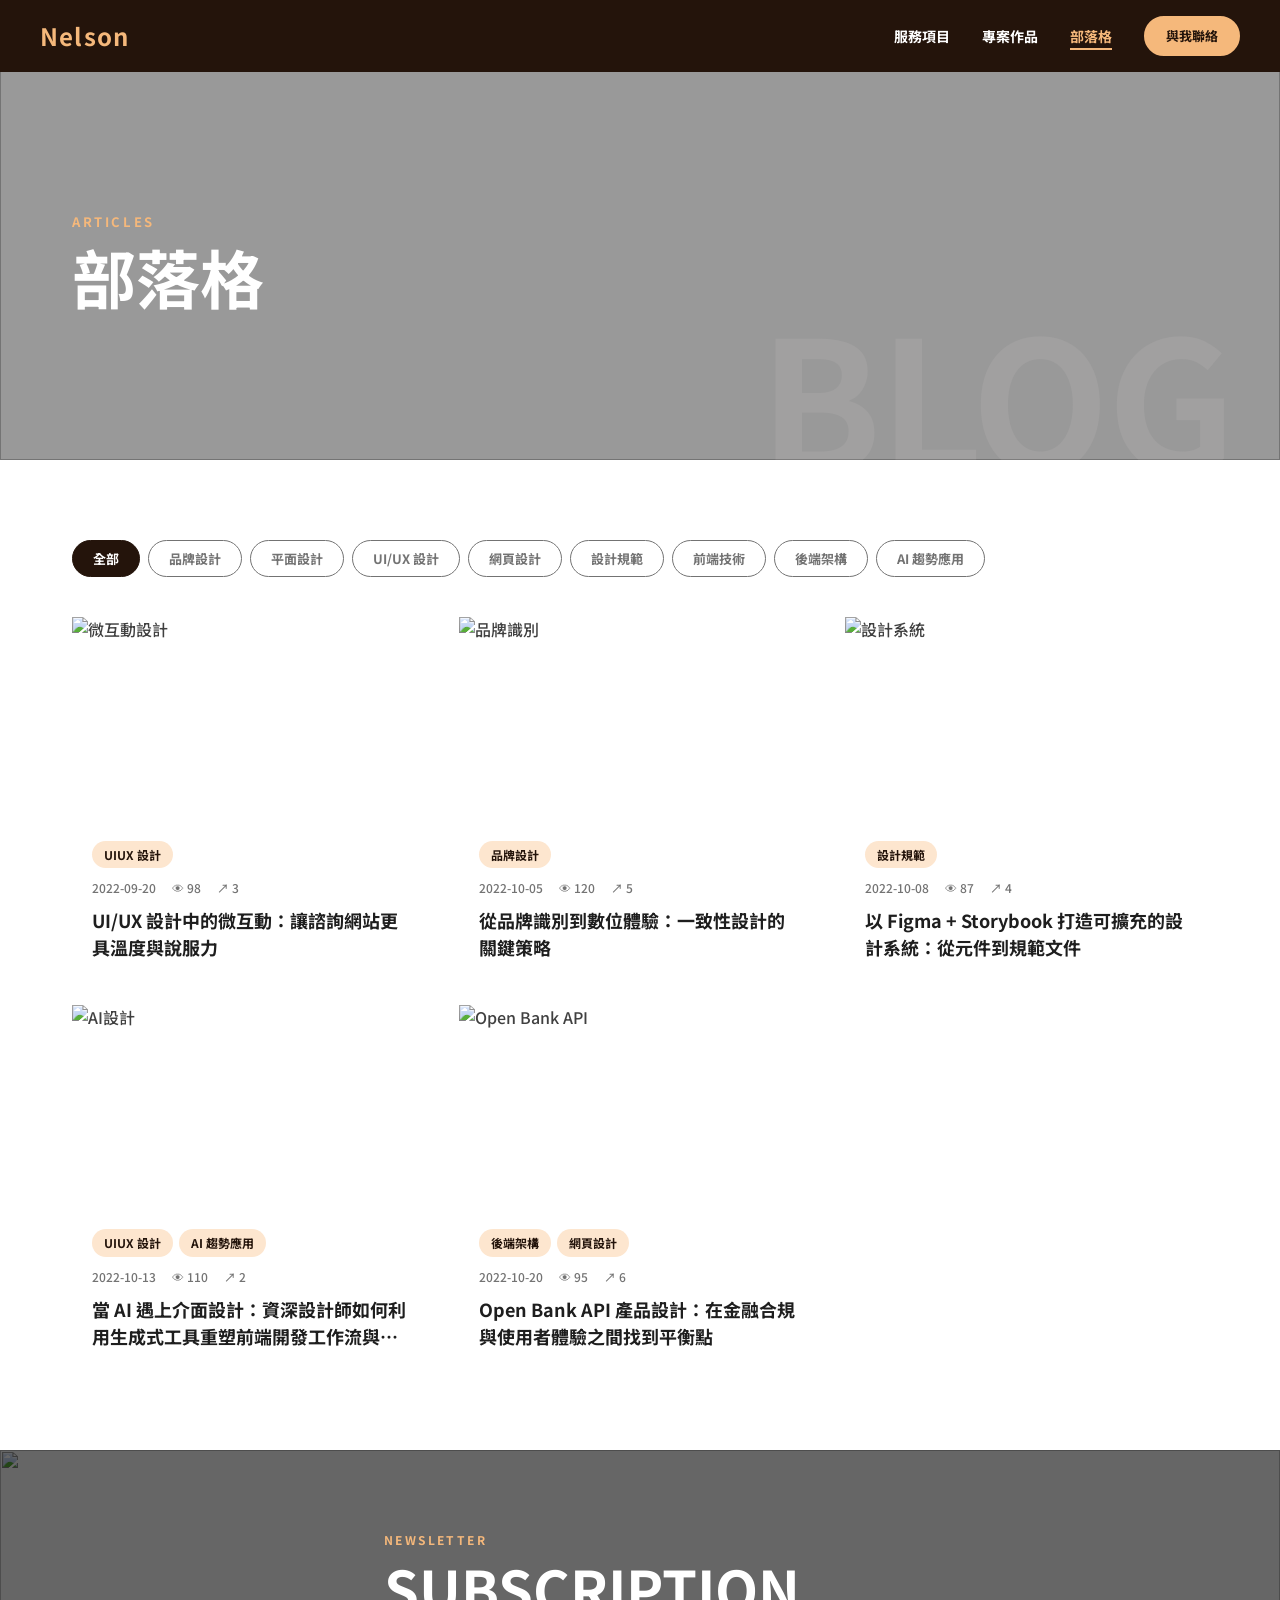
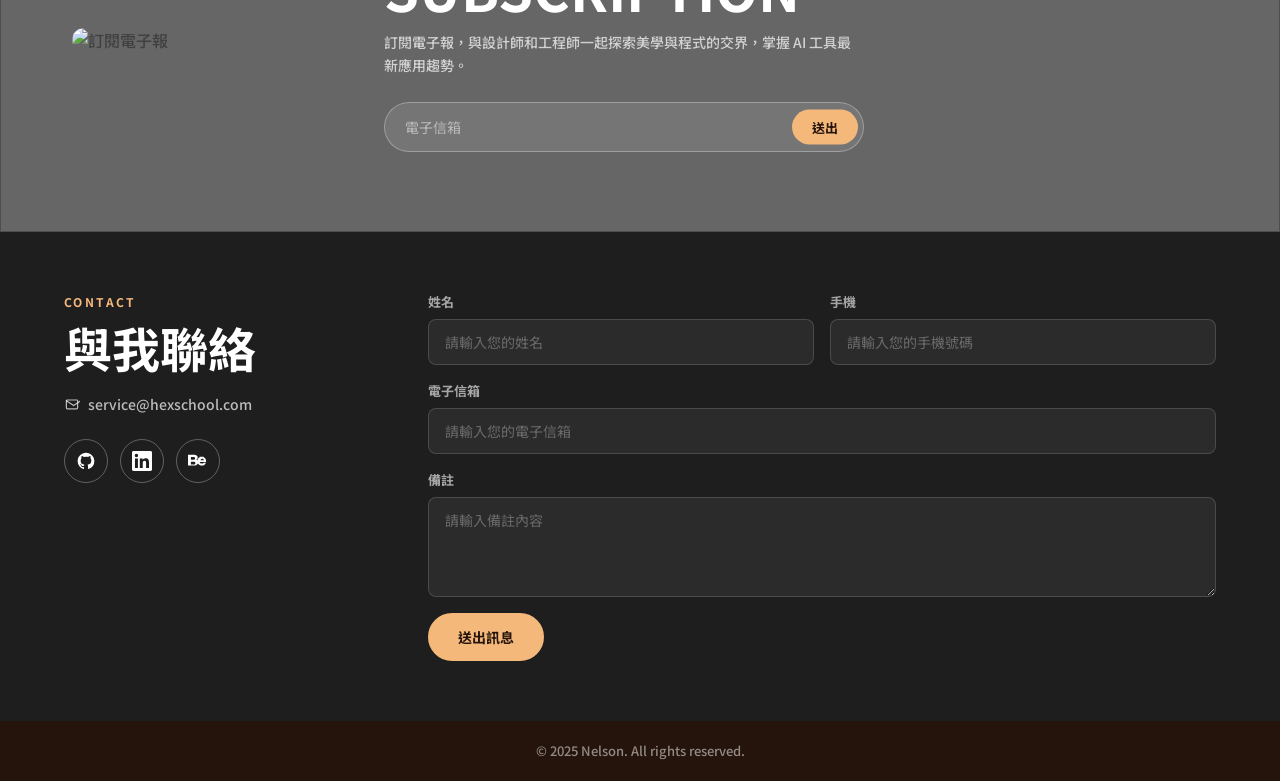
==== blog.html @ dcb9c5d2 "init: 六角 2026 體驗營最終任務 LV3 - 純 HTML/CSS/JS 個人品牌網站" ====
<!DOCTYPE html>
<html lang="zh-Hant-TW">
<head>
  <meta charset="UTF-8" />
  <meta name="viewport" content="width=device-width, initial-scale=1.0" />
  <title>部落格 | Nelson</title>
  <meta name="description" content="探索設計、前端開發、AI 趨勢的深度文章，與你一起思考美學與技術的交界。" />
  <link rel="preconnect" href="https://fonts.googleapis.com" />
  <link rel="preconnect" href="https://fonts.gstatic.com" crossorigin />
  <link rel="stylesheet" href="https://fonts.googleapis.com/css2?family=Noto+Sans+TC:wght@500;700&display=swap" />
  <link rel="stylesheet" href="https://cdn.jsdelivr.net/npm/swiper@11/swiper-bundle.min.css" />
  <link rel="stylesheet" href="https://unpkg.com/aos@2.3.4/dist/aos.css" />
  <link rel="stylesheet" href="css/style.css" />
</head>
<body>

<!-- Navbar -->
<nav class="navbar">
  <div class="navbar-inner">
    <a href="index.html" class="navbar-logo">Nelson</a>
    <ul class="navbar-links">
      <li><a href="service.html">服務項目</a></li>
      <li><a href="project.html">專案作品</a></li>
      <li><a href="blog.html">部落格</a></li>
      <li><a href="#contact"><span class="btn btn-primary" style="padding:8px 20px;font-size:13px;">與我聯絡</span></a></li>
    </ul>
    <button class="hamburger" aria-label="開啟選單" aria-expanded="false">
      <span></span><span></span><span></span>
    </button>
  </div>
</nav>

<!-- Mobile Menu -->
<div class="mobile-menu" role="dialog" aria-label="行動導覽">
  <a href="service.html">服務項目</a>
  <a href="project.html">專案作品</a>
  <a href="blog.html">部落格</a>
  <a href="#contact" class="mobile-cta btn btn-primary">與我聯絡</a>
</div>

<!-- Banner -->
<section class="banner page-top">
  <img
    src="https://raw.githubusercontent.com/happyloa/Hex2026-mission2/main/public/img/index/index_decora_6.webp"
    alt="" class="banner-bg" aria-hidden="true" />
  <div class="banner-overlay"></div>
  <div class="banner-content">
    <p class="banner-eyebrow">ARTICLES</p>
    <h1 class="banner-title">部落格</h1>
  </div>
  <div class="banner-deco" aria-hidden="true">BLOG</div>
</section>

<!-- Blog List -->
<section class="section">
  <div class="container">
    <!-- Filter -->
    <div class="filter-bar" data-aos="fade-up">
      <button class="filter-btn active" data-filter="all">全部</button>
      <button class="filter-btn" data-filter="品牌設計">品牌設計</button>
      <button class="filter-btn" data-filter="平面設計">平面設計</button>
      <button class="filter-btn" data-filter="UIUX 設計">UI/UX 設計</button>
      <button class="filter-btn" data-filter="網頁設計">網頁設計</button>
      <button class="filter-btn" data-filter="設計規範">設計規範</button>
      <button class="filter-btn" data-filter="前端技術">前端技術</button>
      <button class="filter-btn" data-filter="後端架構">後端架構</button>
      <button class="filter-btn" data-filter="AI 趨勢應用">AI 趨勢應用</button>
    </div>

    <div class="blog-grid" id="blog-grid">
      <div class="blog-card" data-tags="UIUX 設計" data-aos="fade-up" data-aos-delay="0">
        <div class="blog-card-img-wrap">
          <img src="https://raw.githubusercontent.com/happyloa/Hex2026-mission2/main/public/img/blog/blog_1.webp" alt="微互動設計" class="blog-card-img" />
        </div>
        <div class="blog-card-body">
          <div class="blog-card-tags"><span class="tag">UIUX 設計</span></div>
          <div class="blog-card-meta"><time datetime="2022-09-20">2022-09-20</time><span>👁 98</span><span>↗ 3</span></div>
          <h3 class="blog-card-title">UI/UX 設計中的微互動：讓諮詢網站更具溫度與說服力</h3>
        </div>
      </div>

      <div class="blog-card" data-tags="品牌設計" data-aos="fade-up" data-aos-delay="100">
        <div class="blog-card-img-wrap">
          <img src="https://raw.githubusercontent.com/happyloa/Hex2026-mission2/main/public/img/blog/blog_2.webp" alt="品牌識別" class="blog-card-img" />
        </div>
        <div class="blog-card-body">
          <div class="blog-card-tags"><span class="tag">品牌設計</span></div>
          <div class="blog-card-meta"><time datetime="2022-10-05">2022-10-05</time><span>👁 120</span><span>↗ 5</span></div>
          <h3 class="blog-card-title">從品牌識別到數位體驗：一致性設計的關鍵策略</h3>
        </div>
      </div>

      <div class="blog-card" data-tags="設計規範" data-aos="fade-up" data-aos-delay="200">
        <div class="blog-card-img-wrap">
          <img src="https://raw.githubusercontent.com/happyloa/Hex2026-mission2/main/public/img/blog/blog_3.webp" alt="設計系統" class="blog-card-img" />
        </div>
        <div class="blog-card-body">
          <div class="blog-card-tags"><span class="tag">設計規範</span></div>
          <div class="blog-card-meta"><time datetime="2022-10-08">2022-10-08</time><span>👁 87</span><span>↗ 4</span></div>
          <h3 class="blog-card-title">以 Figma + Storybook 打造可擴充的設計系統：從元件到規範文件</h3>
        </div>
      </div>

      <div class="blog-card" data-tags="UIUX 設計,前端技術,AI 趨勢應用" data-aos="fade-up" data-aos-delay="0">
        <div class="blog-card-img-wrap">
          <img src="https://raw.githubusercontent.com/happyloa/Hex2026-mission2/main/public/img/blog/blog_4.webp" alt="AI設計" class="blog-card-img" />
        </div>
        <div class="blog-card-body">
          <div class="blog-card-tags"><span class="tag">UIUX 設計</span><span class="tag">AI 趨勢應用</span></div>
          <div class="blog-card-meta"><time datetime="2022-10-13">2022-10-13</time><span>👁 110</span><span>↗ 2</span></div>
          <h3 class="blog-card-title">當 AI 遇上介面設計：資深設計師如何利用生成式工具重塑前端開發工作流與視覺想像力</h3>
        </div>
      </div>

      <div class="blog-card" data-tags="後端架構,網頁設計" data-aos="fade-up" data-aos-delay="100">
        <div class="blog-card-img-wrap">
          <img src="https://raw.githubusercontent.com/happyloa/Hex2026-mission2/main/public/img/blog/blog_5.webp" alt="Open Bank API" class="blog-card-img" />
        </div>
        <div class="blog-card-body">
          <div class="blog-card-tags"><span class="tag">後端架構</span><span class="tag">網頁設計</span></div>
          <div class="blog-card-meta"><time datetime="2022-10-20">2022-10-20</time><span>👁 95</span><span>↗ 6</span></div>
          <h3 class="blog-card-title">Open Bank API 產品設計：在金融合規與使用者體驗之間找到平衡點</h3>
        </div>
      </div>
    </div>
    <div class="no-results">目前沒有符合的文章，請切回全部，或選擇其它分類看看。</div>
  </div>
</section>

<!-- Subscription -->
<section class="subscription">
  <img src="https://raw.githubusercontent.com/happyloa/Hex2026-mission2/main/public/img/common/mobile/subscription_bg.webp" alt="" class="subscription-bg" aria-hidden="true" />
  <div class="subscription-overlay"></div>
  <div class="subscription-inner">
    <img src="https://raw.githubusercontent.com/happyloa/Hex2026-mission2/main/public/img/common/subscription.webp" alt="訂閱電子報" class="subscription-img" />
    <div class="subscription-content" data-aos="fade-up">
      <p class="subscription-eyebrow">NEWSLETTER</p>
      <h2 class="subscription-title">SUBSCRIPTION</h2>
      <p class="subscription-desc">訂閱電子報，與設計師和工程師一起探索美學與程式的交界，掌握 AI 工具最新應用趨勢。</p>
      <form class="subscription-form" onsubmit="return false;">
        <label for="sub-email" class="hidden">電子信箱</label>
        <input type="email" id="sub-email" placeholder="電子信箱" autocomplete="email" />
        <button type="submit">送出</button>
      </form>
    </div>
  </div>
</section>

<!-- Contact -->
<section class="contact" id="contact">
  <div class="contact-inner">
    <div class="contact-text" data-aos="fade-right">
      <p class="section-eyebrow">CONTACT</p>
      <h2 class="section-title light">與我聯絡</h2>
      <div class="contact-email">
        <svg width="16" height="16" viewBox="0 0 20 20" fill="none"><rect x="3" y="5" width="14" height="11" rx="1" stroke="rgba(255,255,255,0.7)" stroke-width="1.5"/><path d="M3 6l9 6 9-6" stroke="rgba(255,255,255,0.7)" stroke-width="1.5" stroke-linecap="round"/></svg>
        service@hexschool.com
      </div>
      <div class="contact-socials">
        <a href="#" class="social-link" aria-label="GitHub"><svg viewBox="0 0 24 24" fill="currentColor"><path d="M12 2C6.477 2 2 6.484 2 12.017c0 4.425 2.865 8.18 6.839 9.504.5.092.682-.217.682-.483 0-.237-.008-.868-.013-1.703-2.782.605-3.369-1.343-3.369-1.343-.454-1.158-1.11-1.466-1.11-1.466-.908-.62.069-.608.069-.608 1.003.07 1.531 1.032 1.531 1.032.892 1.53 2.341 1.088 2.91.832.092-.647.35-1.088.636-1.338-2.22-.253-4.555-1.113-4.555-4.951 0-1.093.39-1.988 1.029-2.688-.103-.253-.446-1.272.098-2.65 0 0 .84-.27 2.75 1.026A9.564 9.564 0 0112 6.844c.85.004 1.705.115 2.504.337 1.909-1.296 2.747-1.027 2.747-1.027.546 1.379.202 2.398.1 2.651.64.7 1.028 1.595 1.028 2.688 0 3.848-2.339 4.695-4.566 4.943.359.309.678.92.678 1.855 0 1.338-.012 2.419-.012 2.747 0 .268.18.58.688.482A10.019 10.019 0 0022 12.017C22 6.484 17.522 2 12 2z"/></svg></a>
        <a href="#" class="social-link" aria-label="LinkedIn"><svg viewBox="0 0 24 24" fill="currentColor"><path d="M20.447 20.452h-3.554v-5.569c0-1.328-.027-3.037-1.852-3.037-1.853 0-2.136 1.445-2.136 2.939v5.667H9.351V9h3.414v1.561h.046c.477-.9 1.637-1.85 3.37-1.85 3.601 0 4.267 2.37 4.267 5.455v6.286zM5.337 7.433a2.062 2.062 0 01-2.063-2.065 2.064 2.064 0 112.063 2.065zm1.782 13.019H3.555V9h3.564v11.452zM22.225 0H1.771C.792 0 0 .774 0 1.729v20.542C0 23.227.792 24 1.771 24h20.451C23.2 24 24 23.227 24 22.271V1.729C24 .774 23.2 0 22.222 0h.003z"/></svg></a>
        <a href="#" class="social-link" aria-label="Behance"><svg viewBox="0 0 24 24" fill="currentColor"><path d="M6.938 4.503c.702 0 1.34.06 1.92.188.577.13 1.07.33 1.477.602.406.272.72.63.94 1.064.22.437.33.95.33 1.538 0 .658-.152 1.213-.456 1.656-.304.444-.734.808-1.29 1.092.764.222 1.33.608 1.7 1.157.37.548.556 1.195.556 1.938 0 .654-.13 1.22-.4 1.695-.27.475-.64.87-1.11 1.182-.47.314-1.01.54-1.62.68-.61.14-1.24.21-1.9.21H0V4.5h6.938v.003zM3.5 10.5h2.938c.6 0 1.09-.14 1.47-.42.38-.28.57-.69.57-1.23 0-.3-.055-.556-.165-.764-.11-.21-.26-.38-.45-.51-.19-.13-.414-.22-.67-.27-.255-.05-.526-.076-.814-.076H3.5v3.27zm0 5.78h3.15c.3 0 .584-.032.85-.097.267-.063.502-.163.703-.3.2-.135.36-.31.48-.52.12-.21.18-.47.18-.78 0-.626-.19-1.073-.57-1.34-.38-.266-.894-.4-1.543-.4H3.5v3.437zm12.037-1.657c.35.34.856.51 1.517.51.47 0 .877-.117 1.218-.353.34-.236.55-.486.63-.75h2.53c-.404 1.26-1.02 2.155-1.85 2.685-.83.53-1.833.795-3.01.795-.818 0-1.554-.13-2.208-.39-.654-.26-1.21-.628-1.667-1.105-.457-.477-.807-1.043-1.05-1.7-.242-.655-.364-1.374-.364-2.156 0-.76.127-1.468.38-2.123.255-.655.617-1.218 1.088-1.69.47-.472 1.03-.84 1.68-1.103.65-.264 1.366-.396 2.148-.396.88 0 1.65.17 2.31.51.66.34 1.21.8 1.65 1.38.44.577.758 1.24.953 1.99.197.748.274 1.535.23 2.36h-7.57c0 .742.188 1.314.54 1.72l-.015-.003zm2.917-4.83c-.28-.307-.71-.46-1.29-.46-.377 0-.692.063-.944.19-.252.126-.458.282-.618.465-.16.185-.272.38-.336.59-.063.21-.1.406-.11.59h3.85c-.1-.66-.27-1.07-.55-1.375zm-4.42-2.898h4.77v1.254h-4.77V7.095z"/></svg></a>
      </div>
    </div>
    <form class="contact-form" onsubmit="return false;" data-aos="fade-left">
      <div class="form-row">
        <div class="form-group"><label for="name">姓名</label><input type="text" id="name" placeholder="請輸入您的姓名" /></div>
        <div class="form-group"><label for="phone">手機</label><input type="tel" id="phone" placeholder="請輸入您的手機號碼" /></div>
      </div>
      <div class="form-group"><label for="email">電子信箱</label><input type="email" id="email" placeholder="請輸入您的電子信箱" /></div>
      <div class="form-group"><label for="note">備註</label><textarea id="note" placeholder="請輸入備註內容"></textarea></div>
      <button type="submit" class="btn btn-primary" style="align-self:flex-start;">送出訊息</button>
    </form>
  </div>
</section>

<footer><p>© 2025 Nelson. All rights reserved.</p></footer>

<script src="https://cdn.jsdelivr.net/npm/swiper@11/swiper-bundle.min.js"></script>
<script src="https://unpkg.com/aos@2.3.4/dist/aos.js"></script>
<script src="js/main.js"></script>
</body>
</html>
---- css/style.css ----
@import url('https://fonts.googleapis.com/css2?family=Noto+Sans+TC:wght@500;700&display=swap');
@import url('https://unpkg.com/aos@2.3.4/dist/aos.css');

/* ===== Variables ===== */
:root {
  --primary-50: #FDF7F1;
  --primary-100: #FDE6CF;
  --primary-500: #F5B87B;
  --primary: #24140B;
  --neutral-0: #ffffff;
  --neutral-500: #737373;
  --neutral: #404040;
  --neutral-900: #1E1E1E;
  --dark-40: rgba(0, 0, 0, 0.4);
  --dark-60: rgba(0, 0, 0, 0.6);
  --font: 'Noto Sans TC', 'Noto Sans', sans-serif;
  --transition: 0.3s ease;
  --container: 1200px;
}

/* ===== Reset ===== */
*, *::before, *::after { box-sizing: border-box; margin: 0; padding: 0; }
html { scroll-behavior: smooth; }
body { font-family: var(--font); font-weight: 500; color: var(--neutral); background: var(--neutral-0); line-height: 1.6; }
img { max-width: 100%; display: block; }
a { text-decoration: none; color: inherit; }
ul, ol { list-style: none; }
button { cursor: pointer; border: none; background: none; font-family: inherit; }

/* ===== Container ===== */
.container {
  width: 100%;
  max-width: var(--container);
  margin: 0 auto;
  padding: 0 16px;
}

/* ===== Buttons ===== */
.btn {
  display: inline-flex;
  align-items: center;
  justify-content: center;
  gap: 8px;
  padding: 12px 28px;
  font-family: var(--font);
  font-weight: 700;
  font-size: 14px;
  border-radius: 999px;
  transition: var(--transition);
  cursor: pointer;
}
.btn-primary {
  background: var(--primary-500);
  color: var(--primary);
  border: 2px solid var(--primary-500);
}
.btn-primary:hover {
  background: var(--primary-100);
  border-color: var(--primary-100);
}
.btn-outline {
  background: transparent;
  color: var(--neutral-0);
  border: 2px solid var(--neutral-0);
}
.btn-outline:hover {
  background: var(--neutral-0);
  color: var(--primary);
}
.btn-dark {
  background: var(--primary);
  color: var(--neutral-0);
  border: 2px solid var(--primary);
}
.btn-dark:hover {
  background: var(--neutral-900);
  border-color: var(--neutral-900);
}
.btn-circle {
  width: 44px;
  height: 44px;
  border-radius: 50%;
  background: var(--neutral-0);
  display: inline-flex;
  align-items: center;
  justify-content: center;
  transition: var(--transition);
  flex-shrink: 0;
}
.btn-circle:hover { background: var(--primary-100); }
.btn-circle svg { width: 20px; height: 20px; }

/* ===== Tag Chips ===== */
.tag {
  display: inline-block;
  padding: 4px 12px;
  font-size: 12px;
  font-weight: 700;
  border-radius: 999px;
  background: var(--primary-100);
  color: var(--primary);
}
.tag-outline {
  background: transparent;
  border: 1px solid var(--neutral-500);
  color: var(--neutral-500);
}

/* ===== Section Header ===== */
.section-header {
  margin-bottom: 40px;
}
.section-eyebrow {
  font-size: 12px;
  font-weight: 700;
  letter-spacing: 0.2em;
  text-transform: uppercase;
  color: var(--primary-500);
  margin-bottom: 8px;
}
.section-title {
  font-size: clamp(28px, 4vw, 48px);
  font-weight: 700;
  color: var(--neutral-900);
  line-height: 1.2;
}
.section-title.light { color: var(--neutral-0); }

/* ===== Navbar ===== */
.navbar {
  position: fixed;
  top: 0;
  left: 0;
  right: 0;
  z-index: 1000;
  background: var(--primary);
  padding: 0 16px;
}
.navbar-inner {
  max-width: var(--container);
  margin: 0 auto;
  display: flex;
  align-items: center;
  justify-content: space-between;
  height: 64px;
}
.navbar-logo {
  font-size: 24px;
  font-weight: 700;
  color: var(--primary-500);
  letter-spacing: 0.05em;
}
.navbar-logo:hover { color: var(--primary-100); }
.navbar-links {
  display: none;
  align-items: center;
  gap: 32px;
}
.navbar-links a {
  font-size: 14px;
  font-weight: 700;
  color: var(--neutral-0);
  position: relative;
  transition: color var(--transition);
}
.navbar-links a::after {
  content: '';
  position: absolute;
  bottom: -4px;
  left: 0;
  width: 0;
  height: 2px;
  background: var(--primary-500);
  transition: width var(--transition);
}
.navbar-links a:hover { color: var(--primary-500); }
.navbar-links a:hover::after { width: 100%; }
.navbar-links a.active { color: var(--primary-500); }
.navbar-links a.active::after { width: 100%; }
.navbar-cta {
  margin-left: 16px;
}
.hamburger {
  display: flex;
  flex-direction: column;
  gap: 5px;
  padding: 8px;
  cursor: pointer;
}
.hamburger span {
  display: block;
  width: 24px;
  height: 2px;
  background: var(--neutral-0);
  border-radius: 2px;
  transition: var(--transition);
  transform-origin: center;
}
.hamburger.active span:nth-child(1) { transform: translateY(7px) rotate(45deg); }
.hamburger.active span:nth-child(2) { opacity: 0; }
.hamburger.active span:nth-child(3) { transform: translateY(-7px) rotate(-45deg); }

/* Mobile menu */
.mobile-menu {
  display: none;
  position: fixed;
  top: 64px;
  left: 0;
  right: 0;
  bottom: 0;
  background: var(--primary);
  z-index: 999;
  flex-direction: column;
  padding: 32px 24px;
  gap: 24px;
  overflow-y: auto;
}
.mobile-menu.open { display: flex; }
.mobile-menu a {
  font-size: 20px;
  font-weight: 700;
  color: var(--neutral-0);
  padding: 12px 0;
  border-bottom: 1px solid rgba(255,255,255,0.1);
  transition: color var(--transition);
}
.mobile-menu a:last-child { border-bottom: none; }
.mobile-menu a:hover { color: var(--primary-500); }
.mobile-menu .mobile-cta {
  margin-top: 16px;
  align-self: flex-start;
}

/* Page top offset for fixed navbar */
.page-top { padding-top: 64px; }

/* ===== Hero Section ===== */
.hero {
  background: var(--primary);
  min-height: 100vh;
  position: relative;
  display: flex;
  align-items: center;
  overflow: hidden;
}
.hero-container {
  max-width: var(--container);
  margin: 0 auto;
  padding: 80px 16px 60px;
  display: flex;
  flex-direction: column;
  align-items: center;
  gap: 48px;
  width: 100%;
}
.hero-text {
  text-align: center;
  order: 2;
}
.hero-eyebrow {
  font-size: 12px;
  font-weight: 700;
  letter-spacing: 0.3em;
  text-transform: uppercase;
  color: var(--primary-500);
  margin-bottom: 16px;
}
.hero-heading {
  font-size: clamp(40px, 8vw, 96px);
  font-weight: 700;
  color: var(--neutral-0);
  line-height: 1.1;
  margin-bottom: 16px;
}
.hero-heading span { color: var(--primary-500); display: block; }
.hero-desc {
  font-size: clamp(14px, 2vw, 16px);
  color: rgba(255,255,255,0.75);
  max-width: 480px;
  margin: 0 auto 32px;
  line-height: 1.8;
}
.hero-actions { display: flex; gap: 12px; justify-content: center; flex-wrap: wrap; }
.hero-visual {
  order: 1;
  position: relative;
  width: 100%;
  max-width: 360px;
  margin: 0 auto;
}
.hero-person {
  width: 100%;
  border-radius: 12px;
  position: relative;
  z-index: 1;
}
.hero-decora {
  position: absolute;
  border-radius: 8px;
  object-fit: cover;
}
.hero-decora-1 { width: 80px; height: 80px; top: -20px; left: -20px; z-index: 2; }
.hero-decora-2 { width: 60px; height: 60px; bottom: 20px; right: -10px; z-index: 2; }
.hero-decora-3 { width: 48px; height: 48px; top: 40%; left: -30px; z-index: 2; }

/* ===== Section padding ===== */
.section { padding: 60px 0; }
.section-lg { padding: 80px 0; }
.section-dark { background: var(--primary); }
.section-light { background: var(--primary-50); }
.section-gray { background: var(--neutral-900); }

/* ===== Service Cards ===== */
.service-grid {
  display: grid;
  grid-template-columns: 1fr;
  gap: 16px;
}
.service-card {
  display: block;
  background: var(--primary-50);
  padding: 20px;
  transition: background var(--transition);
  text-decoration: none;
}
.service-card:hover { background: var(--primary-100); }
.service-card-header {
  display: flex;
  align-items: flex-start;
  justify-content: space-between;
  margin-bottom: 12px;
}
.service-card-meta { flex: 1; }
.service-card-eyebrow {
  font-size: 11px;
  font-weight: 700;
  letter-spacing: 0.15em;
  text-transform: uppercase;
  color: var(--neutral-500);
  margin-bottom: 4px;
}
.service-card-title {
  font-size: clamp(18px, 2.5vw, 24px);
  font-weight: 700;
  color: var(--neutral);
}
.service-card-icon { width: 40px; height: 40px; flex-shrink: 0; margin-left: 12px; }
.service-card-desc {
  font-size: 14px;
  color: var(--neutral-500);
  margin-bottom: 20px;
  line-height: 1.7;
}
.service-card-footer { display: flex; justify-content: flex-end; }

/* ===== Project Cards ===== */
.project-grid {
  display: grid;
  grid-template-columns: 1fr;
  gap: 24px;
}
.project-card {
  background: var(--neutral-0);
  overflow: hidden;
  cursor: pointer;
  transition: transform var(--transition), box-shadow var(--transition);
}
.project-card:hover {
  transform: translateY(-4px);
  box-shadow: 0 12px 32px rgba(0,0,0,0.12);
}
.project-card-img {
  width: 100%;
  aspect-ratio: 16/10;
  object-fit: cover;
}
.project-card-body { padding: 20px; }
.project-card-tags { display: flex; flex-wrap: wrap; gap: 6px; margin-bottom: 10px; }
.project-card-date {
  font-size: 12px;
  color: var(--neutral-500);
  margin-bottom: 8px;
}
.project-card-title {
  font-size: clamp(16px, 2vw, 20px);
  font-weight: 700;
  color: var(--neutral-900);
  margin-bottom: 8px;
  line-height: 1.4;
}
.project-card-desc {
  font-size: 14px;
  color: var(--neutral-500);
  line-height: 1.7;
  margin-bottom: 16px;
}
.project-card-footer { display: flex; align-items: center; justify-content: space-between; }
.project-card-link {
  font-size: 13px;
  font-weight: 700;
  color: var(--neutral);
  display: flex;
  align-items: center;
  gap: 6px;
  transition: color var(--transition);
}
.project-card-link:hover { color: var(--primary-500); }

/* ===== Blog Cards ===== */
.blog-grid {
  display: grid;
  grid-template-columns: 1fr;
  gap: 24px;
}
.blog-card { background: var(--neutral-0); overflow: hidden; }
.blog-card-img {
  width: 100%;
  aspect-ratio: 16/9;
  object-fit: cover;
  transition: transform 0.4s ease;
}
.blog-card:hover .blog-card-img { transform: scale(1.03); }
.blog-card-img-wrap { overflow: hidden; }
.blog-card-body { padding: 20px; }
.blog-card-tags { display: flex; flex-wrap: wrap; gap: 6px; margin-bottom: 10px; }
.blog-card-meta {
  display: flex;
  align-items: center;
  gap: 16px;
  font-size: 12px;
  color: var(--neutral-500);
  margin-bottom: 10px;
}
.blog-card-title {
  font-size: clamp(15px, 2vw, 18px);
  font-weight: 700;
  color: var(--neutral-900);
  line-height: 1.5;
  display: -webkit-box;
  -webkit-line-clamp: 2;
  -webkit-box-orient: vertical;
  overflow: hidden;
}

/* ===== Tag Filter ===== */
.filter-bar {
  display: flex;
  flex-wrap: wrap;
  gap: 8px;
  margin-bottom: 40px;
}
.filter-btn {
  padding: 8px 20px;
  border-radius: 999px;
  font-size: 13px;
  font-weight: 700;
  border: 1.5px solid var(--neutral-500);
  color: var(--neutral-500);
  background: transparent;
  cursor: pointer;
  transition: var(--transition);
}
.filter-btn:hover,
.filter-btn.active {
  background: var(--primary);
  color: var(--neutral-0);
  border-color: var(--primary);
}

/* ===== Banner ===== */
.banner {
  position: relative;
  height: 380px;
  display: flex;
  flex-direction: column;
  justify-content: center;
  overflow: hidden;
}
.banner-bg {
  position: absolute;
  inset: 0;
  object-fit: cover;
  width: 100%;
  height: 100%;
}
.banner-overlay {
  position: absolute;
  inset: 0;
  background: var(--dark-40);
}
.banner-content {
  position: relative;
  z-index: 1;
  padding: 0 24px;
  max-width: var(--container);
  margin: 0 auto;
  width: 100%;
}
.banner-eyebrow {
  font-size: 13px;
  font-weight: 700;
  letter-spacing: 0.2em;
  text-transform: uppercase;
  color: var(--primary-500);
  margin-bottom: 8px;
}
.banner-title {
  font-size: clamp(32px, 5vw, 64px);
  font-weight: 700;
  color: var(--neutral-0);
  line-height: 1.1;
}
.banner-deco {
  position: absolute;
  right: 24px;
  bottom: -24px;
  font-size: clamp(80px, 15vw, 180px);
  font-weight: 700;
  color: rgba(253,247,241,0.08);
  line-height: 1;
  pointer-events: none;
  user-select: none;
  letter-spacing: -0.02em;
}

/* ===== Service Page ===== */
.service-tabs {
  display: grid;
  grid-template-columns: repeat(2, 1fr);
  gap: 12px;
  margin-bottom: 48px;
}
.service-tab {
  padding: 16px 12px;
  text-align: center;
  font-size: 13px;
  font-weight: 700;
  background: var(--neutral-0);
  color: var(--neutral);
  border: none;
  cursor: pointer;
  transition: var(--transition);
  display: flex;
  align-items: center;
  justify-content: center;
  gap: 8px;
}
.service-tab.active { background: var(--primary); color: var(--neutral-0); }
.service-tab:hover:not(.active) { background: var(--primary-50); }

.service-process {
  display: none;
  padding: 60px 0;
}
.service-process.active { display: block; }
.process-layout {
  display: flex;
  flex-direction: column;
  gap: 40px;
}
.process-title-area .section-eyebrow { color: var(--primary-500); }
.process-title-area .section-title { color: var(--neutral-0); }
.process-steps { display: flex; flex-direction: column; gap: 32px; }
.process-step {
  display: flex;
  gap: 20px;
  align-items: flex-start;
  position: relative;
}
.process-step:not(:last-child)::before {
  content: '';
  position: absolute;
  left: 19px;
  top: 40px;
  width: 1px;
  height: calc(100% + 32px);
  background: rgba(255,255,255,0.2);
}
.step-num {
  width: 40px;
  height: 40px;
  border-radius: 50%;
  background: var(--primary-500);
  color: var(--primary);
  font-weight: 700;
  font-size: 14px;
  display: flex;
  align-items: center;
  justify-content: center;
  flex-shrink: 0;
}
.step-content { flex: 1; }
.step-title {
  font-size: 16px;
  font-weight: 700;
  color: var(--neutral-0);
  margin-bottom: 6px;
}
.step-desc { font-size: 14px; color: rgba(255,255,255,0.65); line-height: 1.7; }

/* Case cards */
.case-grid {
  display: grid;
  grid-template-columns: 1fr;
  gap: 20px;
}
.case-card {
  background: var(--neutral-0);
  overflow: hidden;
  transition: box-shadow var(--transition);
  display: block;
}
.case-card:hover { box-shadow: 0 8px 24px rgba(0,0,0,0.1); }
.case-card-img { width: 100%; aspect-ratio: 16/9; object-fit: cover; }
.case-card-body { padding: 20px; }
.case-card-meta { display: flex; align-items: center; gap: 8px; margin-bottom: 12px; }
.case-card-title {
  font-size: clamp(16px, 2vw, 20px);
  font-weight: 700;
  color: var(--neutral-900);
  margin-bottom: 8px;
}
.case-card-desc { font-size: 14px; color: var(--neutral-500); line-height: 1.7; margin-bottom: 16px; }
.case-card-footer { display: flex; justify-content: flex-end; }

/* FAQ */
.faq-list { display: flex; flex-direction: column; }
.faq-item {
  border-bottom: 1px solid var(--primary-100);
}
.faq-item summary {
  padding: 20px 0;
  font-size: clamp(15px, 2vw, 17px);
  font-weight: 700;
  color: var(--neutral);
  cursor: pointer;
  display: flex;
  align-items: center;
  justify-content: space-between;
  gap: 16px;
  list-style: none;
  transition: color var(--transition);
}
.faq-item summary::-webkit-details-marker { display: none; }
.faq-item summary:hover { color: var(--primary); }
.faq-icon {
  width: 24px;
  height: 24px;
  border-radius: 50%;
  background: var(--primary);
  color: var(--neutral-0);
  display: flex;
  align-items: center;
  justify-content: center;
  font-size: 18px;
  flex-shrink: 0;
  transition: var(--transition);
}
.faq-item[open] .faq-icon { background: var(--primary-500); color: var(--primary); transform: rotate(45deg); }
.faq-answer {
  padding-bottom: 20px;
  font-size: 14px;
  color: var(--neutral-500);
  line-height: 1.8;
}

/* ===== Subscription ===== */
.subscription {
  position: relative;
  overflow: hidden;
}
.subscription-bg {
  position: absolute;
  inset: 0;
  object-fit: cover;
  width: 100%;
  height: 100%;
}
.subscription-overlay {
  position: absolute;
  inset: 0;
  background: var(--dark-60);
}
.subscription-inner {
  position: relative;
  z-index: 1;
  max-width: var(--container);
  margin: 0 auto;
  padding: 60px 24px;
  display: flex;
  flex-direction: column;
  align-items: flex-start;
  gap: 32px;
}
.subscription-img { display: none; }
.subscription-content { width: 100%; }
.subscription-eyebrow {
  font-size: 12px;
  font-weight: 700;
  letter-spacing: 0.2em;
  color: var(--primary-500);
  text-transform: uppercase;
  margin-bottom: 8px;
}
.subscription-title {
  font-size: clamp(28px, 5vw, 56px);
  font-weight: 700;
  color: var(--neutral-0);
  line-height: 1.1;
  margin-bottom: 12px;
}
.subscription-desc {
  font-size: 14px;
  color: rgba(255,255,255,0.7);
  line-height: 1.7;
  margin-bottom: 24px;
  max-width: 480px;
}
.subscription-form {
  position: relative;
  max-width: 480px;
}
.subscription-form input {
  width: 100%;
  padding: 14px 120px 14px 20px;
  border-radius: 999px;
  border: 1.5px solid rgba(255,255,255,0.3);
  background: rgba(255,255,255,0.1);
  color: var(--neutral-0);
  font-family: var(--font);
  font-size: 14px;
  outline: none;
  transition: border-color var(--transition);
}
.subscription-form input::placeholder { color: rgba(255,255,255,0.5); }
.subscription-form input:focus { border-color: var(--primary-500); }
.subscription-form button {
  position: absolute;
  right: 6px;
  top: 50%;
  transform: translateY(-50%);
  padding: 8px 20px;
  border-radius: 999px;
  background: var(--primary-500);
  color: var(--primary);
  font-weight: 700;
  font-size: 13px;
  transition: var(--transition);
}
.subscription-form button:hover { background: var(--primary-100); }

/* ===== Contact ===== */
.contact {
  background: var(--neutral-900);
  padding: 60px 0;
}
.contact-inner {
  max-width: var(--container);
  margin: 0 auto;
  padding: 0 24px;
  display: flex;
  flex-direction: column;
  gap: 48px;
}
.contact-text .section-eyebrow { color: var(--primary-500); }
.contact-text .section-title { color: var(--neutral-0); margin-bottom: 16px; }
.contact-email {
  display: flex;
  align-items: center;
  gap: 8px;
  font-size: 14px;
  color: rgba(255,255,255,0.7);
  margin-bottom: 24px;
}
.contact-socials {
  display: flex;
  gap: 12px;
  flex-wrap: wrap;
}
.social-link {
  width: 44px;
  height: 44px;
  border-radius: 50%;
  border: 1.5px solid rgba(255,255,255,0.3);
  display: flex;
  align-items: center;
  justify-content: center;
  color: var(--neutral-0);
  transition: var(--transition);
}
.social-link:hover {
  border-color: var(--primary-500);
  color: var(--primary-500);
}
.social-link svg { width: 20px; height: 20px; }
.contact-form {
  display: flex;
  flex-direction: column;
  gap: 16px;
}
.form-group { display: flex; flex-direction: column; gap: 6px; }
.form-group label {
  font-size: 13px;
  font-weight: 700;
  color: rgba(255,255,255,0.6);
}
.form-group input,
.form-group textarea {
  padding: 12px 16px;
  background: rgba(255,255,255,0.06);
  border: 1.5px solid rgba(255,255,255,0.15);
  border-radius: 8px;
  color: var(--neutral-0);
  font-family: var(--font);
  font-size: 14px;
  outline: none;
  transition: border-color var(--transition);
}
.form-group input:focus,
.form-group textarea:focus { border-color: var(--primary-500); }
.form-group input::placeholder,
.form-group textarea::placeholder { color: rgba(255,255,255,0.3); }
.form-group textarea { resize: vertical; min-height: 100px; }
.form-row { display: grid; grid-template-columns: 1fr; gap: 16px; }

/* ===== Project Modal ===== */
.modal-overlay {
  position: fixed;
  inset: 0;
  background: rgba(0,0,0,0.75);
  z-index: 2000;
  display: none;
  align-items: center;
  justify-content: center;
  padding: 16px;
}
.modal-overlay.open { display: flex; }
.modal {
  background: var(--neutral-0);
  max-width: 720px;
  width: 100%;
  max-height: 90vh;
  overflow-y: auto;
  border-radius: 12px;
  animation: modalIn 0.3s ease;
}
@keyframes modalIn {
  from { transform: translateY(20px); opacity: 0; }
  to { transform: translateY(0); opacity: 1; }
}
.modal-img { width: 100%; aspect-ratio: 16/9; object-fit: cover; }
.modal-body { padding: 28px 24px; }
.modal-tags { display: flex; flex-wrap: wrap; gap: 6px; margin-bottom: 12px; }
.modal-date { font-size: 12px; color: var(--neutral-500); margin-bottom: 8px; }
.modal-title {
  font-size: clamp(20px, 3vw, 28px);
  font-weight: 700;
  color: var(--neutral-900);
  margin-bottom: 12px;
}
.modal-desc { font-size: 15px; color: var(--neutral-500); line-height: 1.8; }
.modal-close {
  position: absolute;
  top: 16px;
  right: 16px;
  width: 40px;
  height: 40px;
  border-radius: 50%;
  background: rgba(0,0,0,0.5);
  color: var(--neutral-0);
  display: flex;
  align-items: center;
  justify-content: center;
  cursor: pointer;
  transition: var(--transition);
  z-index: 10;
}
.modal-close:hover { background: rgba(0,0,0,0.8); }
.modal-header { position: relative; }

/* ===== Swiper custom ===== */
.swiper { width: 100%; }
.swiper-slide { height: auto; }
.swiper-pagination { margin-top: 24px; position: static !important; }
.swiper-pagination-bullet { background: var(--neutral-500); opacity: 1; }
.swiper-pagination-bullet-active { background: var(--primary-500); }

/* ===== Footer ===== */
footer {
  background: var(--primary);
  padding: 20px 24px;
  text-align: center;
}
footer p {
  font-size: 13px;
  color: rgba(255,255,255,0.5);
}

/* ===== Utility ===== */
.text-center { text-align: center; }
.mt-8 { margin-top: 8px; }
.mt-16 { margin-top: 16px; }
.mt-24 { margin-top: 24px; }
.mt-40 { margin-top: 40px; }
.mb-8 { margin-bottom: 8px; }
.mb-16 { margin-bottom: 16px; }
.mb-40 { margin-bottom: 40px; }
.flex-center { display: flex; align-items: center; justify-content: center; }
.hidden { display: none !important; }

/* ===== No-results ===== */
.no-results {
  text-align: center;
  padding: 60px 0;
  color: var(--neutral-500);
  font-size: 15px;
  display: none;
}
.no-results.visible { display: block; }

/* ===== Media Queries ===== */
@media (min-width: 768px) {
  .container { padding: 0 32px; }
  .section { padding: 80px 0; }
  .section-lg { padding: 100px 0; }

  /* Navbar */
  .navbar { padding: 0 32px; }
  .navbar-inner { height: 72px; }
  .navbar-links { display: flex; }
  .hamburger { display: none; }
  .mobile-menu { display: none !important; }

  /* Hero */
  .hero-container {
    flex-direction: row;
    align-items: center;
    padding: 120px 32px 80px;
    gap: 64px;
  }
  .hero-text { text-align: left; order: 1; flex: 1; }
  .hero-visual { order: 2; flex: 1; max-width: 480px; }
  .hero-actions { justify-content: flex-start; }
  .hero-desc { margin-left: 0; }
  .hero-decora-1 { width: 120px; height: 120px; top: -32px; left: -32px; }
  .hero-decora-2 { width: 90px; height: 90px; bottom: 32px; right: -20px; }
  .hero-decora-3 { width: 70px; height: 70px; }

  /* Service */
  .service-grid { grid-template-columns: repeat(2, 1fr); }
  .service-tabs { grid-template-columns: repeat(4, 1fr); }
  .process-layout { flex-direction: row; gap: 64px; }
  .process-title-area { flex: 0 0 280px; }
  .process-steps { flex: 1; }

  /* Project */
  .project-grid { grid-template-columns: repeat(2, 1fr); }

  /* Blog */
  .blog-grid { grid-template-columns: repeat(2, 1fr); }

  /* Case */
  .case-grid { grid-template-columns: repeat(2, 1fr); }

  /* Contact */
  .contact-inner { flex-direction: row; gap: 64px; }
  .contact-text { flex: 0 0 300px; }
  .contact-form { flex: 1; }
  .form-row { grid-template-columns: 1fr 1fr; }

  /* Subscription */
  .subscription-inner { flex-direction: row; align-items: center; padding: 80px 32px; }
  .subscription-img {
    display: block;
    width: 280px;
    flex-shrink: 0;
    border-radius: 12px;
    object-fit: cover;
  }
  .subscription-content { flex: 1; }

  /* Banner */
  .banner { height: 460px; }
  .banner-content { padding: 0 32px; }
}

@media (min-width: 1024px) {
  .hero-container { padding: 0 32px; }
  .service-grid { grid-template-columns: repeat(4, 1fr); }
  .project-grid { grid-template-columns: repeat(2, 1fr); }
  .blog-grid { grid-template-columns: repeat(3, 1fr); }
  .case-grid { grid-template-columns: repeat(2, 1fr); }
  .banner-deco { right: 48px; }
}

/* Swiper visible only on mobile, grid on desktop */
.swiper-wrapper-mobile .swiper { display: block; }
.swiper-wrapper-mobile .static-grid { display: none; }

@media (min-width: 768px) {
  .swiper-wrapper-mobile .swiper { display: none; }
  .swiper-wrapper-mobile .static-grid { display: grid; }
}
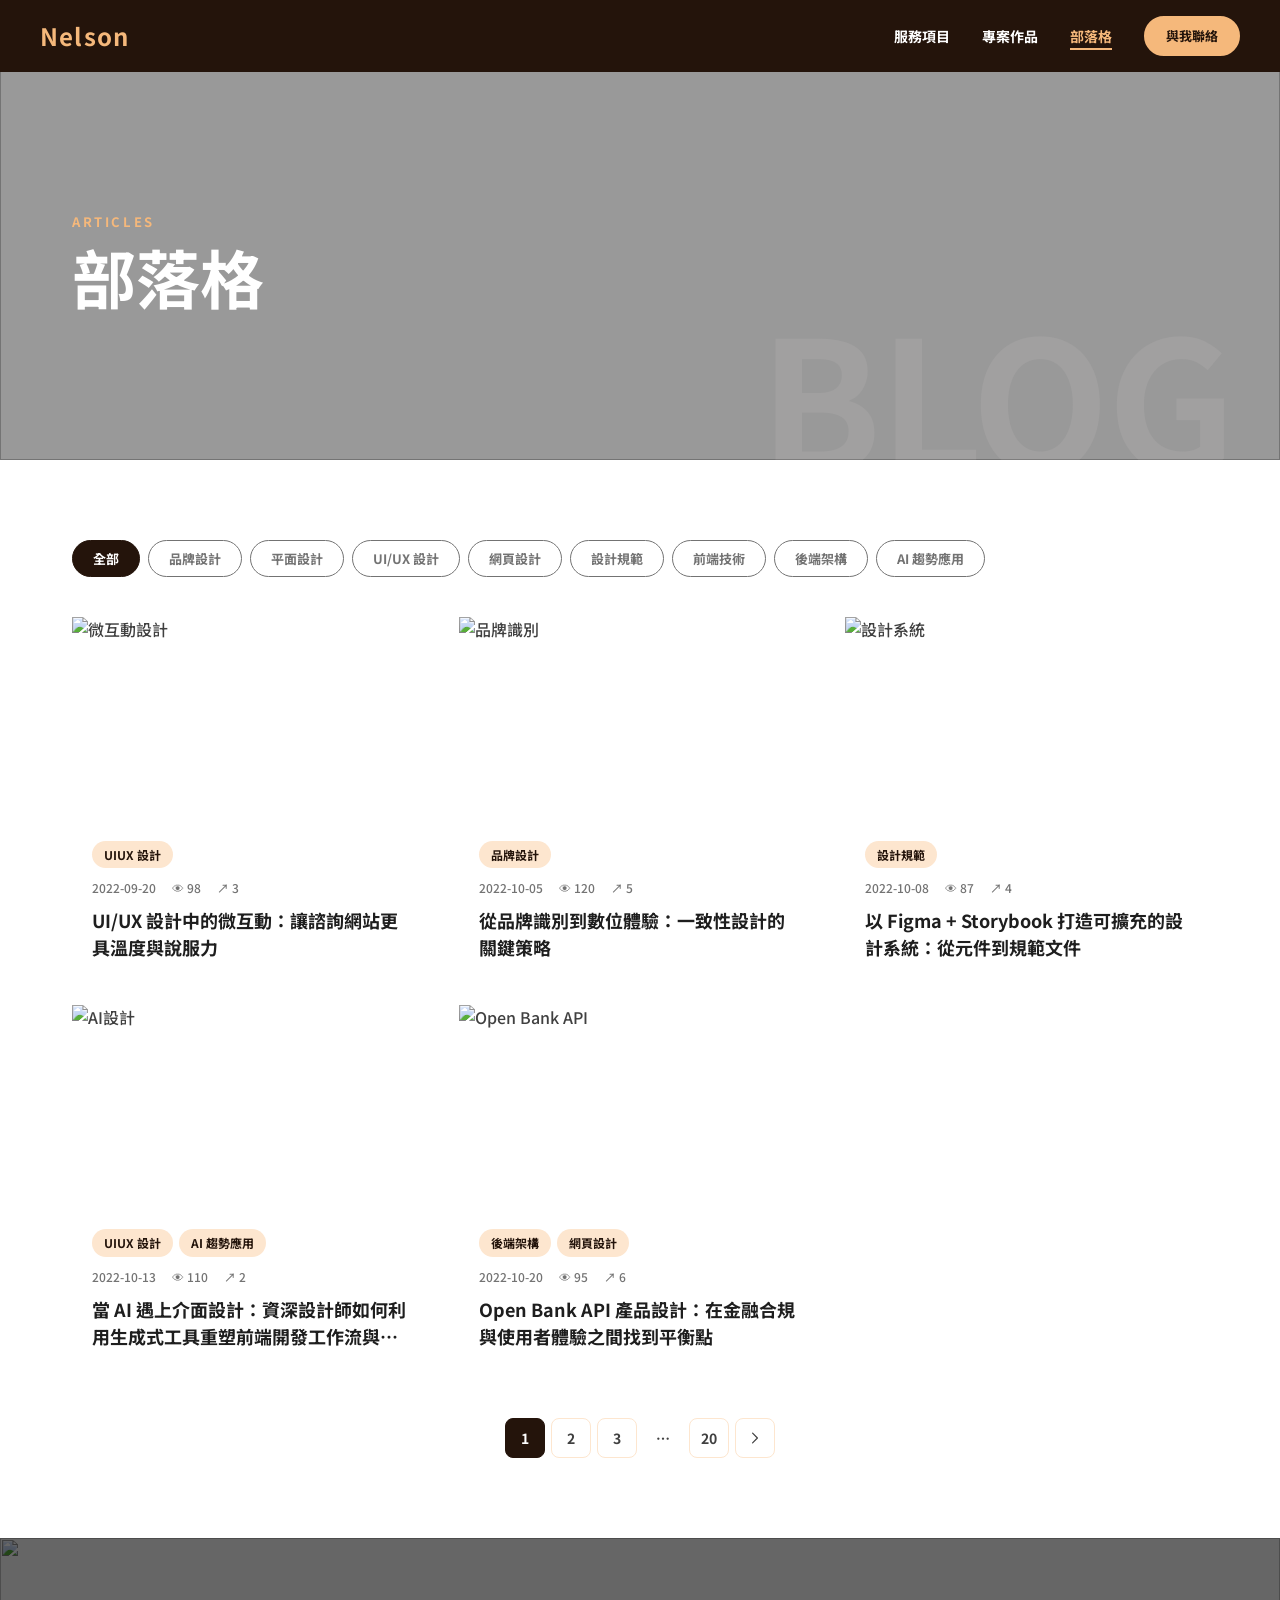
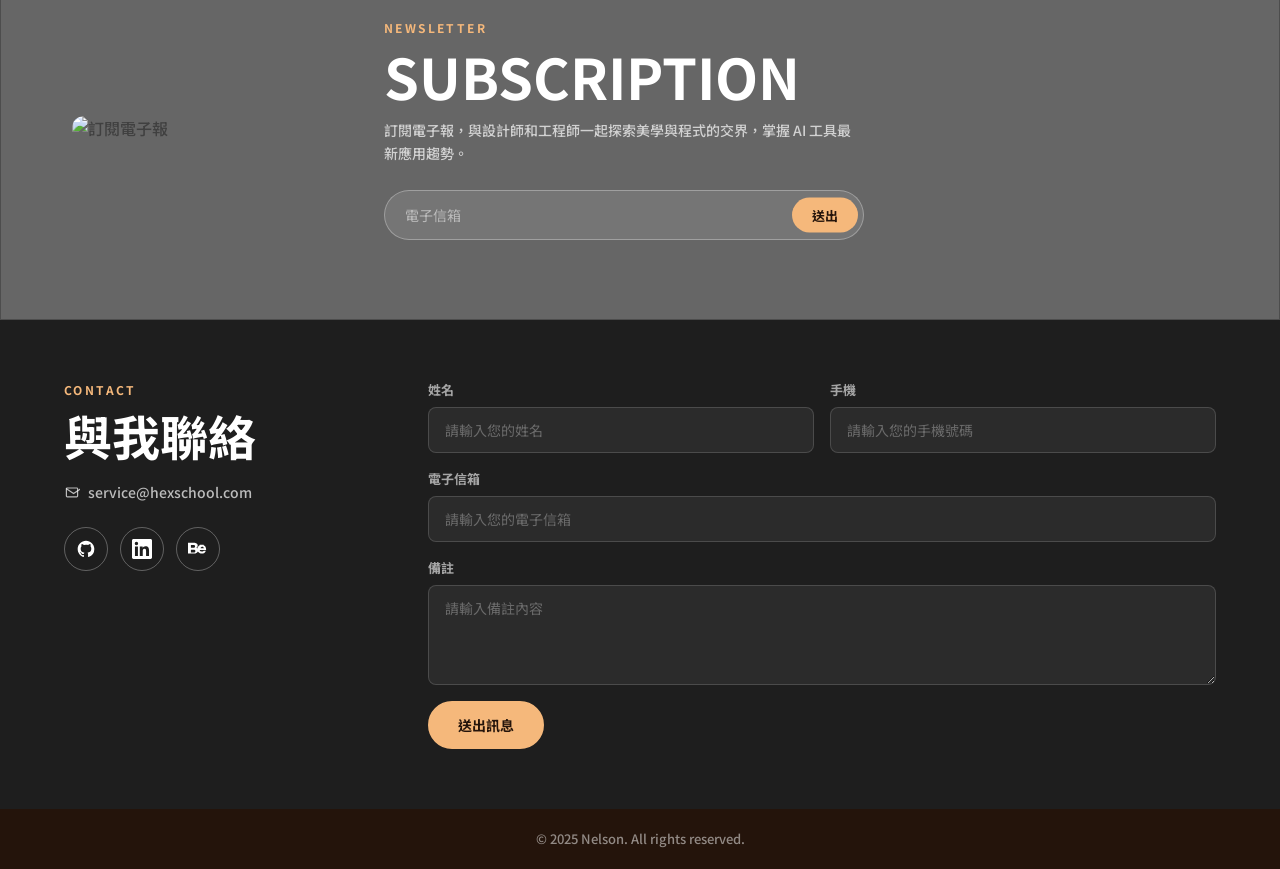
==== commit bbde705f: "feat: 新增部落格分頁元件" ====
--- a/blog.html
+++ b/blog.html
@@ -124,6 +124,18 @@
       </div>
     </div>
     <div class="no-results">目前沒有符合的文章，請切回全部，或選擇其它分類看看。</div>
+
+    <!-- Pagination -->
+    <nav class="pagination" aria-label="分頁">
+      <button class="page-btn active">1</button>
+      <button class="page-btn">2</button>
+      <button class="page-btn">3</button>
+      <span class="page-btn dots">…</span>
+      <button class="page-btn">20</button>
+      <button class="page-btn" aria-label="下一頁">
+        <svg width="16" height="16" viewBox="0 0 20 20" fill="none"><path d="M7 4l6 6-6 6" stroke="currentColor" stroke-width="1.5" stroke-linecap="round" stroke-linejoin="round"/></svg>
+      </button>
+    </nav>
   </div>
 </section>
 
--- a/css/style.css
+++ b/css/style.css
@@ -302,6 +302,9 @@
 .hero-decora-1 { width: 80px; height: 80px; top: -20px; left: -20px; z-index: 2; }
 .hero-decora-2 { width: 60px; height: 60px; bottom: 20px; right: -10px; z-index: 2; }
 .hero-decora-3 { width: 48px; height: 48px; top: 40%; left: -30px; z-index: 2; }
+.hero-decora-4 { width: 56px; height: 56px; top: 10%; right: 10%; z-index: 2; }
+.hero-decora-5 { width: 44px; height: 44px; bottom: 10%; left: 10%; z-index: 2; }
+.hero-decora-6 { width: 52px; height: 52px; bottom: -16px; left: 40%; z-index: 2; }
 
 /* ===== Section padding ===== */
 .section { padding: 60px 0; }
@@ -474,7 +477,7 @@
   display: flex;
   flex-direction: column;
   justify-content: center;
-  overflow: hidden;
+  overflow: hidden; /* OK: 這裡不是 body 或第一層 div，是特定元件 */
 }
 .banner-bg {
   position: absolute;
@@ -907,6 +910,36 @@
 .mb-40 { margin-bottom: 40px; }
 .flex-center { display: flex; align-items: center; justify-content: center; }
 .hidden { display: none !important; }
+
+/* ===== Pagination ===== */
+.pagination {
+  display: flex;
+  align-items: center;
+  justify-content: center;
+  gap: 6px;
+  margin-top: 48px;
+  flex-wrap: wrap;
+}
+.page-btn {
+  min-width: 40px;
+  height: 40px;
+  border-radius: 8px;
+  border: 1.5px solid var(--primary-100);
+  background: transparent;
+  color: var(--neutral);
+  font-size: 14px;
+  font-weight: 700;
+  cursor: pointer;
+  transition: var(--transition);
+  display: flex;
+  align-items: center;
+  justify-content: center;
+  padding: 0 8px;
+}
+.page-btn:hover { background: var(--primary-50); border-color: var(--primary-500); }
+.page-btn.active { background: var(--primary); color: var(--neutral-0); border-color: var(--primary); }
+.page-btn.dots { cursor: default; border-color: transparent; }
+.page-btn.dots:hover { background: transparent; border-color: transparent; }
 
 /* ===== No-results ===== */
 .no-results {
